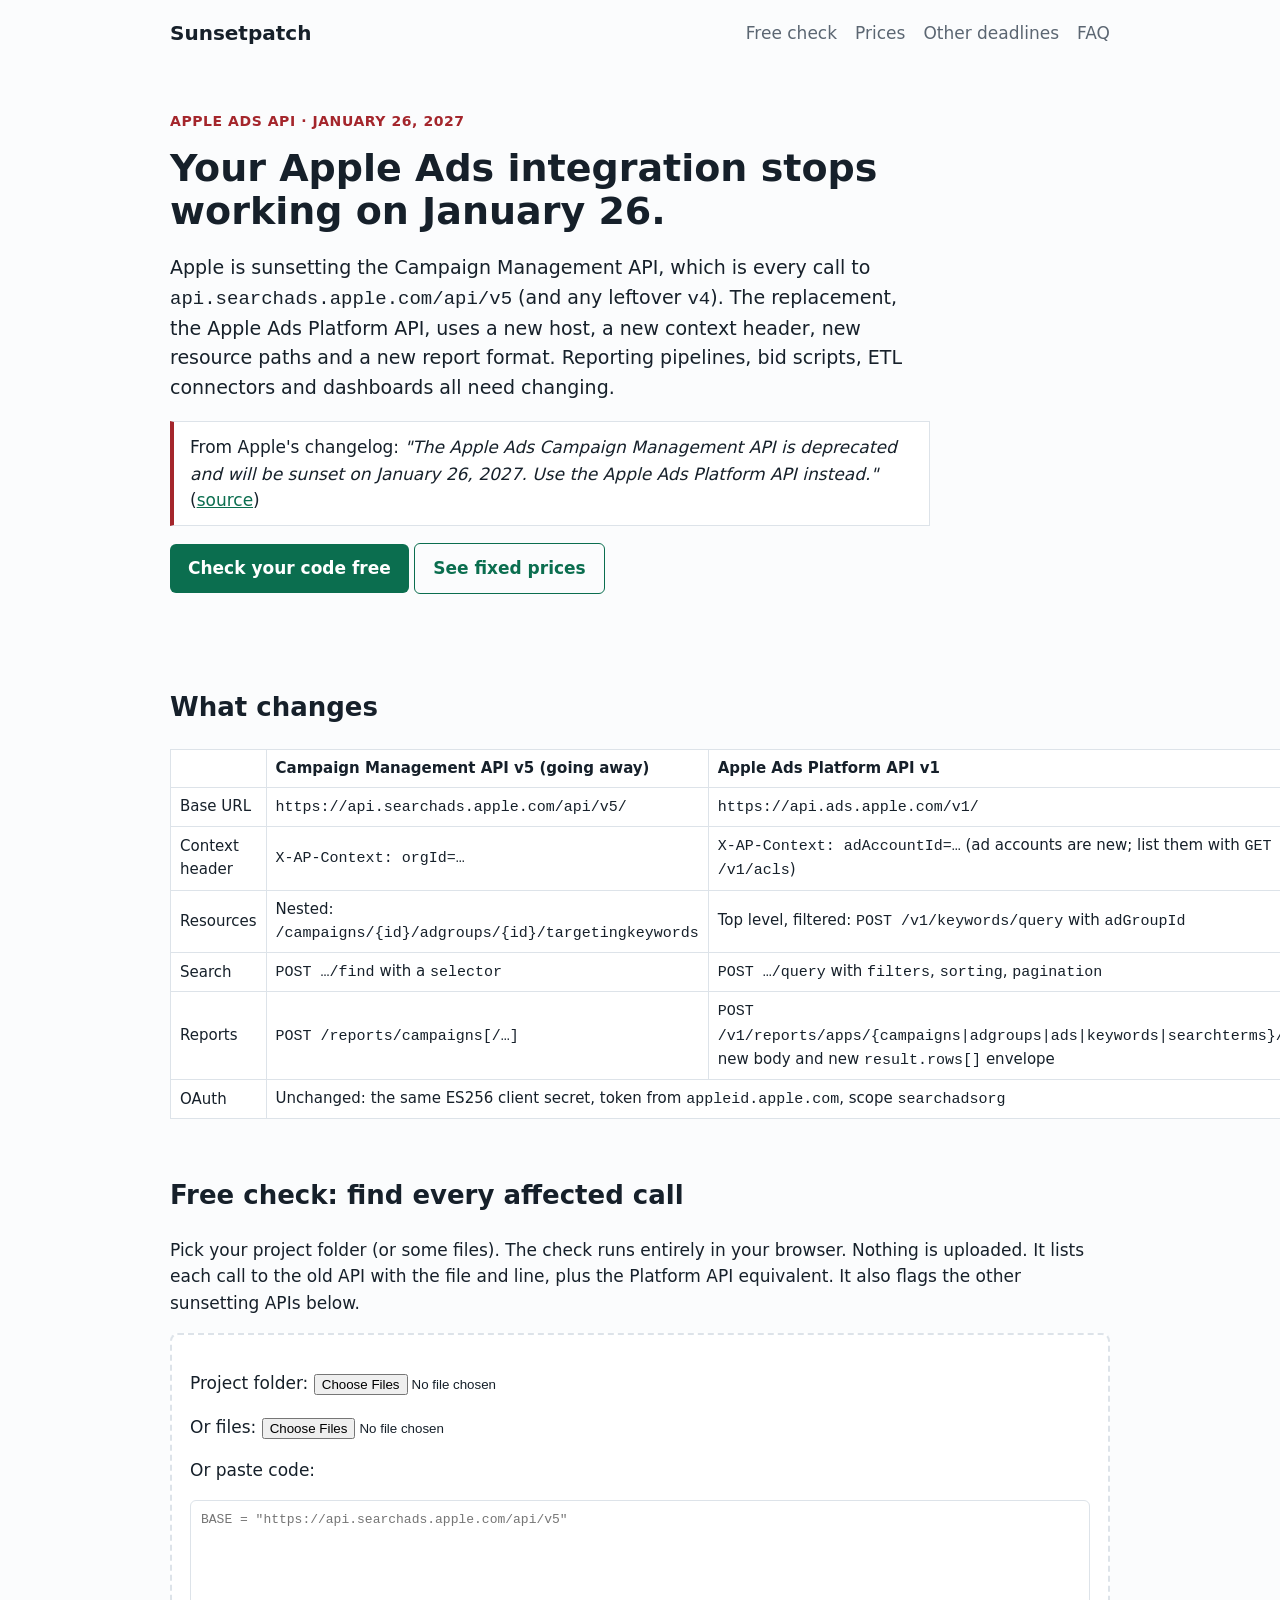
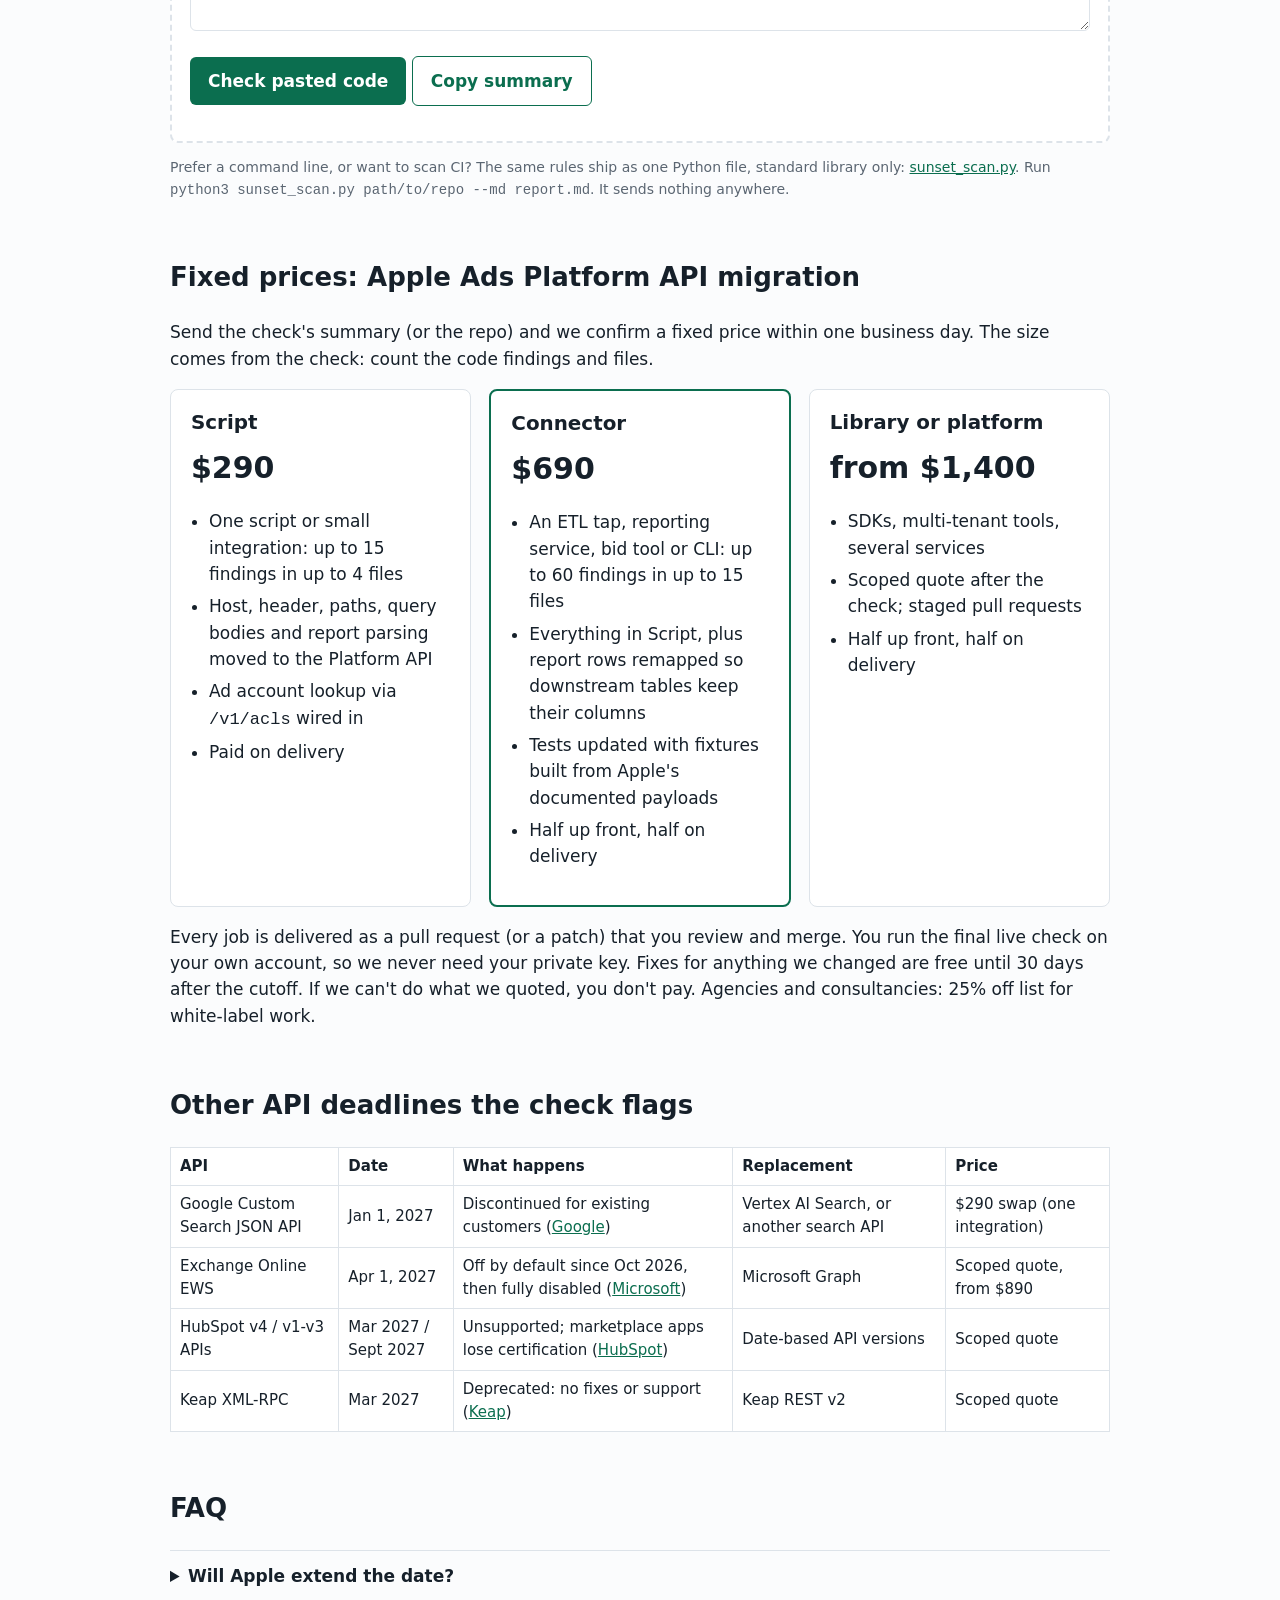
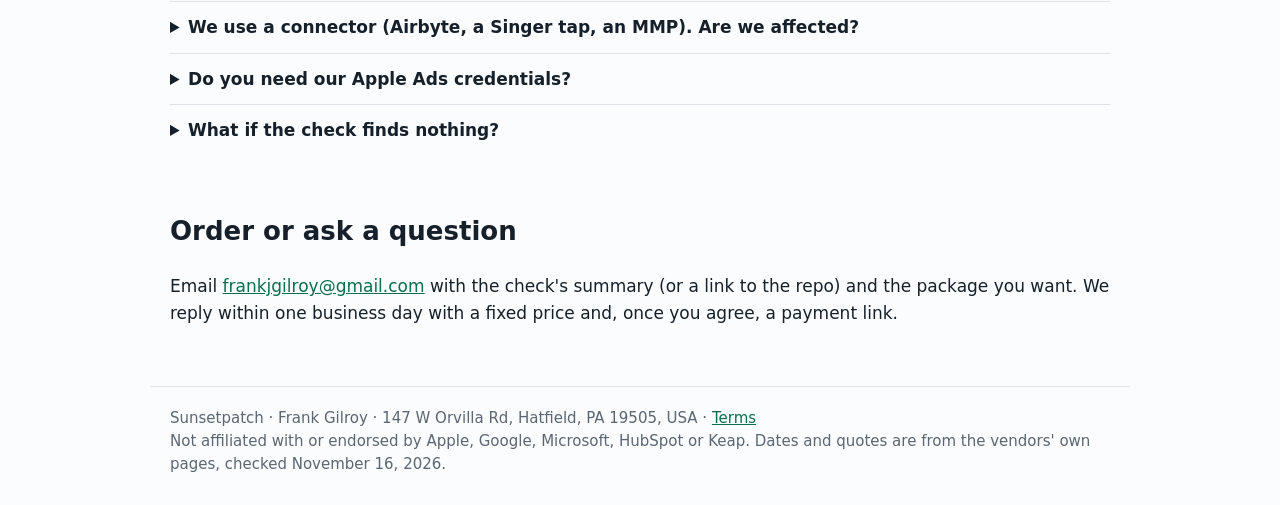
==== index.html @ 7ab1bfc9 "Sunsetpatch site and scanner" ====
<!doctype html>
<html lang="en">
<head>
<meta charset="utf-8">
<meta name="viewport" content="width=device-width, initial-scale=1">
<meta http-equiv="Content-Security-Policy" content="default-src 'self'; style-src 'self'; script-src 'self'; connect-src 'self'; base-uri 'none'">
<title>Sunsetpatch · Apple Ads Campaign Management API shuts down January 26, 2027</title>
<meta name="description" content="Apple sunsets the Apple Ads Campaign Management API (api.searchads.apple.com/api/v5) on January 26, 2027. Free check that finds every affected call in your code, and fixed-price migrations to the Apple Ads Platform API.">
<link rel="icon" href="favicon.svg" type="image/svg+xml">
<link rel="stylesheet" href="style.css">
<script src="check.js" defer></script>
</head>
<body>
<header class="wrap top">
  <a class="brand" href="./">Sunsetpatch</a>
  <nav><a href="#check">Free check</a><a href="#prices">Prices</a><a href="#dates">Other deadlines</a><a href="#faq">FAQ</a></nav>
</header>
<main>
<section class="wrap hero">
  <p class="eyebrow">Apple Ads API · January 26, 2027</p>
  <h1>Your Apple Ads integration stops working on January 26.</h1>
  <p class="lede">Apple is sunsetting the Campaign Management API, which is every call to <code>api.searchads.apple.com/api/v5</code> (and any leftover <code>v4</code>). The replacement, the Apple Ads Platform API, uses a new host, a new context header, new resource paths and a new report format. Reporting pipelines, bid scripts, ETL connectors and dashboards all need changing.</p>
  <p class="stat">From Apple's changelog: <em>"The Apple Ads Campaign Management API is deprecated and will be sunset on January 26, 2027. Use the Apple Ads Platform API instead."</em> (<a href="https://developer.apple.com/documentation/apple_ads/apple-search-ads-campaign-management-api-5" rel="noopener">source</a>)</p>
  <p><a class="btn" href="#check">Check your code free</a> <a class="btn ghost" href="#prices">See fixed prices</a></p>
</section>

<section class="wrap" id="what">
  <h2>What changes</h2>
  <table class="dates">
    <tr><th></th><th>Campaign Management API v5 (going away)</th><th>Apple Ads Platform API v1</th></tr>
    <tr><td>Base URL</td><td><code>https://api.searchads.apple.com/api/v5/</code></td><td><code>https://api.ads.apple.com/v1/</code></td></tr>
    <tr><td>Context header</td><td><code>X-AP-Context: orgId=…</code></td><td><code>X-AP-Context: adAccountId=…</code> (ad accounts are new; list them with <code>GET /v1/acls</code>)</td></tr>
    <tr><td>Resources</td><td>Nested: <code>/campaigns/{id}/adgroups/{id}/targetingkeywords</code></td><td>Top level, filtered: <code>POST /v1/keywords/query</code> with <code>adGroupId</code></td></tr>
    <tr><td>Search</td><td><code>POST …/find</code> with a <code>selector</code></td><td><code>POST …/query</code> with <code>filters</code>, <code>sorting</code>, <code>pagination</code></td></tr>
    <tr><td>Reports</td><td><code>POST /reports/campaigns[/…]</code></td><td><code>POST /v1/reports/apps/{campaigns|adgroups|ads|keywords|searchterms}/query</code>, new body and new <code>result.rows[]</code> envelope</td></tr>
    <tr><td>OAuth</td><td colspan="2">Unchanged: the same ES256 client secret, token from <code>appleid.apple.com</code>, scope <code>searchadsorg</code></td></tr>
  </table>
</section>

<section class="wrap" id="check">
  <h2>Free check: find every affected call</h2>
  <p>Pick your project folder (or some files). The check runs entirely in your browser. Nothing is uploaded. It lists each call to the old API with the file and line, plus the Platform API equivalent. It also flags the other sunsetting APIs below.</p>
  <div class="drop">
    <p><label>Project folder: <input type="file" id="dir" webkitdirectory directory multiple></label></p>
    <p><label>Or files: <input type="file" id="files" multiple></label></p>
    <p><label for="paste">Or paste code:</label></p>
    <textarea id="paste" rows="6" placeholder='BASE = "https://api.searchads.apple.com/api/v5"'></textarea>
    <p><button class="btn" id="go" type="button">Check pasted code</button> <button class="btn ghost" id="copy" type="button" hidden>Copy summary</button></p>
  </div>
  <div id="results" aria-live="polite"></div>
  <p class="small" id="cli">Prefer a command line, or want to scan CI? The same rules ship as one Python file, standard library only: <a href="sunset_scan.py" download>sunset_scan.py</a>. Run <code>python3 sunset_scan.py path/to/repo --md report.md</code>. It sends nothing anywhere.</p>
</section>

<section class="wrap" id="prices">
  <h2>Fixed prices: Apple Ads Platform API migration</h2>
  <p>Send the check's summary (or the repo) and we confirm a fixed price within one business day. The size comes from the check: count the code findings and files.</p>
  <div class="cards">
    <div class="card">
      <h3>Script</h3>
      <p class="price">$290</p>
      <ul>
        <li>One script or small integration: up to 15 findings in up to 4 files</li>
        <li>Host, header, paths, query bodies and report parsing moved to the Platform API</li>
        <li>Ad account lookup via <code>/v1/acls</code> wired in</li>
        <li>Paid on delivery</li>
      </ul>
    </div>
    <div class="card feature">
      <h3>Connector</h3>
      <p class="price">$690</p>
      <ul>
        <li>An ETL tap, reporting service, bid tool or CLI: up to 60 findings in up to 15 files</li>
        <li>Everything in Script, plus report rows remapped so downstream tables keep their columns</li>
        <li>Tests updated with fixtures built from Apple's documented payloads</li>
        <li>Half up front, half on delivery</li>
      </ul>
    </div>
    <div class="card">
      <h3>Library or platform</h3>
      <p class="price">from $1,400</p>
      <ul>
        <li>SDKs, multi-tenant tools, several services</li>
        <li>Scoped quote after the check; staged pull requests</li>
        <li>Half up front, half on delivery</li>
      </ul>
    </div>
  </div>
  <p>Every job is delivered as a pull request (or a patch) that you review and merge. You run the final live check on your own account, so we never need your private key. Fixes for anything we changed are free until 30 days after the cutoff. If we can't do what we quoted, you don't pay. Agencies and consultancies: 25% off list for white-label work.</p>
</section>

<section class="wrap" id="dates">
  <h2>Other API deadlines the check flags</h2>
  <table class="dates">
    <tr><th>API</th><th>Date</th><th>What happens</th><th>Replacement</th><th>Price</th></tr>
    <tr><td>Google Custom Search JSON API</td><td>Jan 1, 2027</td><td>Discontinued for existing customers (<a href="https://developers.google.com/custom-search/v1/overview" rel="noopener">Google</a>)</td><td>Vertex AI Search, or another search API</td><td>$290 swap (one integration)</td></tr>
    <tr><td>Exchange Online EWS</td><td>Apr 1, 2027</td><td>Off by default since Oct 2026, then fully disabled (<a href="https://learn.microsoft.com/exchange/clients-and-mobile-in-exchange-online/deprecation-of-ews-exchange-online" rel="noopener">Microsoft</a>)</td><td>Microsoft Graph</td><td>Scoped quote, from $890</td></tr>
    <tr><td>HubSpot v4 / v1-v3 APIs</td><td>Mar 2027 / Sept 2027</td><td>Unsupported; marketplace apps lose certification (<a href="https://developers.hubspot.com/changelog/legacy-apis-and-legacy-apps-whats-going-unsupported-and-when" rel="noopener">HubSpot</a>)</td><td>Date-based API versions</td><td>Scoped quote</td></tr>
    <tr><td>Keap XML-RPC</td><td>Mar 2027</td><td>Deprecated: no fixes or support (<a href="https://integration.keap.com/t/move-the-xml-rpc-sunset-to-2027/94089" rel="noopener">Keap</a>)</td><td>Keap REST v2</td><td>Scoped quote</td></tr>
  </table>
</section>

<section class="wrap" id="faq">
  <h2>FAQ</h2>
  <details><summary>Will Apple extend the date?</summary><p>Apple hasn't said it will. Its changelog gives January 26, 2027. The Platform API has been live since August 2026, so you can test against it today.</p></details>
  <details><summary>We use a connector (Airbyte, a Singer tap, an MMP). Are we affected?</summary><p>Only if the connector still calls the old API. Run the check on its source, or ask its vendor. For self-hosted or forked connectors, the Connector package covers the update.</p></details>
  <details><summary>Do you need our Apple Ads credentials?</summary><p>No. We work from the code and Apple's documented payloads. You run the live test. If you'd like us to run it, a read-only API user on a test account is enough, and we remove it afterwards.</p></details>
  <details><summary>What if the check finds nothing?</summary><p>Then you're probably fine. The check matches literal hosts, paths and library names, so code that builds URLs from settings it can't see may slip through. The CLI scans config files too.</p></details>
</section>

<section class="wrap order" id="order">
  <h2>Order or ask a question</h2>
  <p>Email <a href="mailto:frankjgilroy@gmail.com?subject=Sunsetpatch%20quote">frankjgilroy@gmail.com</a> with the check's summary (or a link to the repo) and the package you want. We reply within one business day with a fixed price and, once you agree, a payment link.</p>
</section>
</main>
<footer class="wrap foot">
  Sunsetpatch · Frank Gilroy · 147 W Orvilla Rd, Hatfield, PA 19505, USA · <a href="terms.html">Terms</a><br>
  Not affiliated with or endorsed by Apple, Google, Microsoft, HubSpot or Keap. Dates and quotes are from the vendors' own pages, checked November 16, 2026.
</footer>
</body>
</html>
---- style.css ----
:root{--ink:#16202a;--muted:#5b6672;--line:#dde3e9;--bg:#fbfcfd;--acc:#0b6e4f;--bad:#a4262c;--warn:#8a5a00}
*{box-sizing:border-box}
body{margin:0;font:17px/1.55 system-ui,-apple-system,Segoe UI,Roboto,sans-serif;color:var(--ink);background:var(--bg)}
.wrap{max-width:980px;margin:0 auto;padding:0 20px}
.top{display:flex;justify-content:space-between;align-items:center;padding-top:18px;padding-bottom:18px;flex-wrap:wrap;gap:10px}
.brand{font-weight:700;font-size:20px;color:var(--ink);text-decoration:none}
nav a{margin-left:18px;color:var(--muted);text-decoration:none}
nav a:hover{color:var(--ink)}
.hero{padding-top:30px;padding-bottom:20px}
.eyebrow{color:var(--bad);font-weight:600;text-transform:uppercase;letter-spacing:.04em;font-size:14px}
h1{font-size:38px;line-height:1.15;margin:.2em 0 .4em;max-width:820px}
h2{font-size:26px;margin-top:56px}
.lede{font-size:19px;max-width:760px}
.stat{background:#fff;border:1px solid var(--line);border-left:4px solid var(--bad);padding:12px 16px;max-width:760px}
.btn{display:inline-block;background:var(--acc);color:#fff;border:0;border-radius:6px;padding:11px 18px;font:inherit;font-weight:600;text-decoration:none;cursor:pointer}
.btn.ghost{background:transparent;color:var(--acc);border:1px solid var(--acc)}
.steps{padding-left:20px}
kbd{border:1px solid var(--line);border-radius:4px;padding:0 5px;background:#fff;font-size:14px}
textarea{width:100%;font:13px/1.4 ui-monospace,Menlo,monospace;border:1px solid var(--line);border-radius:6px;padding:10px}
.small{font-size:14px;color:var(--muted)}
.cards{display:grid;grid-template-columns:repeat(auto-fit,minmax(270px,1fr));gap:18px}
.card{background:#fff;border:1px solid var(--line);border-radius:8px;padding:18px 20px}
.card.feature{border:2px solid var(--acc)}
.card h3{margin:0}
.price{font-size:30px;font-weight:700;margin:.2em 0}
.card ul{padding-left:18px}
.card li{margin:.35em 0}
details{border-top:1px solid var(--line);padding:12px 0}
summary{cursor:pointer;font-weight:600}
table.res{border-collapse:collapse;width:100%;margin:12px 0;font-size:15px;background:#fff}
.res th,.res td{border:1px solid var(--line);padding:6px 8px;text-align:left;vertical-align:top}
.res td.src code{word-break:break-all;font-size:12px}
.bad{color:var(--bad);font-weight:600}.ok{color:var(--acc);font-weight:600}.warn{color:var(--warn);font-weight:600}
.foot{margin-top:60px;padding-top:20px;padding-bottom:40px;border-top:1px solid var(--line);color:var(--muted);font-size:15px}
a{color:var(--acc)}
@media (max-width:600px){h1{font-size:28px}nav a{margin:0 12px 0 0}}
.drop{border:2px dashed var(--line);border-radius:8px;padding:18px;background:#fff}
.sug{color:var(--acc);font-size:13px}
.dl{font-size:13px;color:var(--muted)}
table.dates{border-collapse:collapse;width:100%;background:#fff;font-size:15px}
.dates th,.dates td{border:1px solid var(--line);padding:7px 9px;text-align:left}
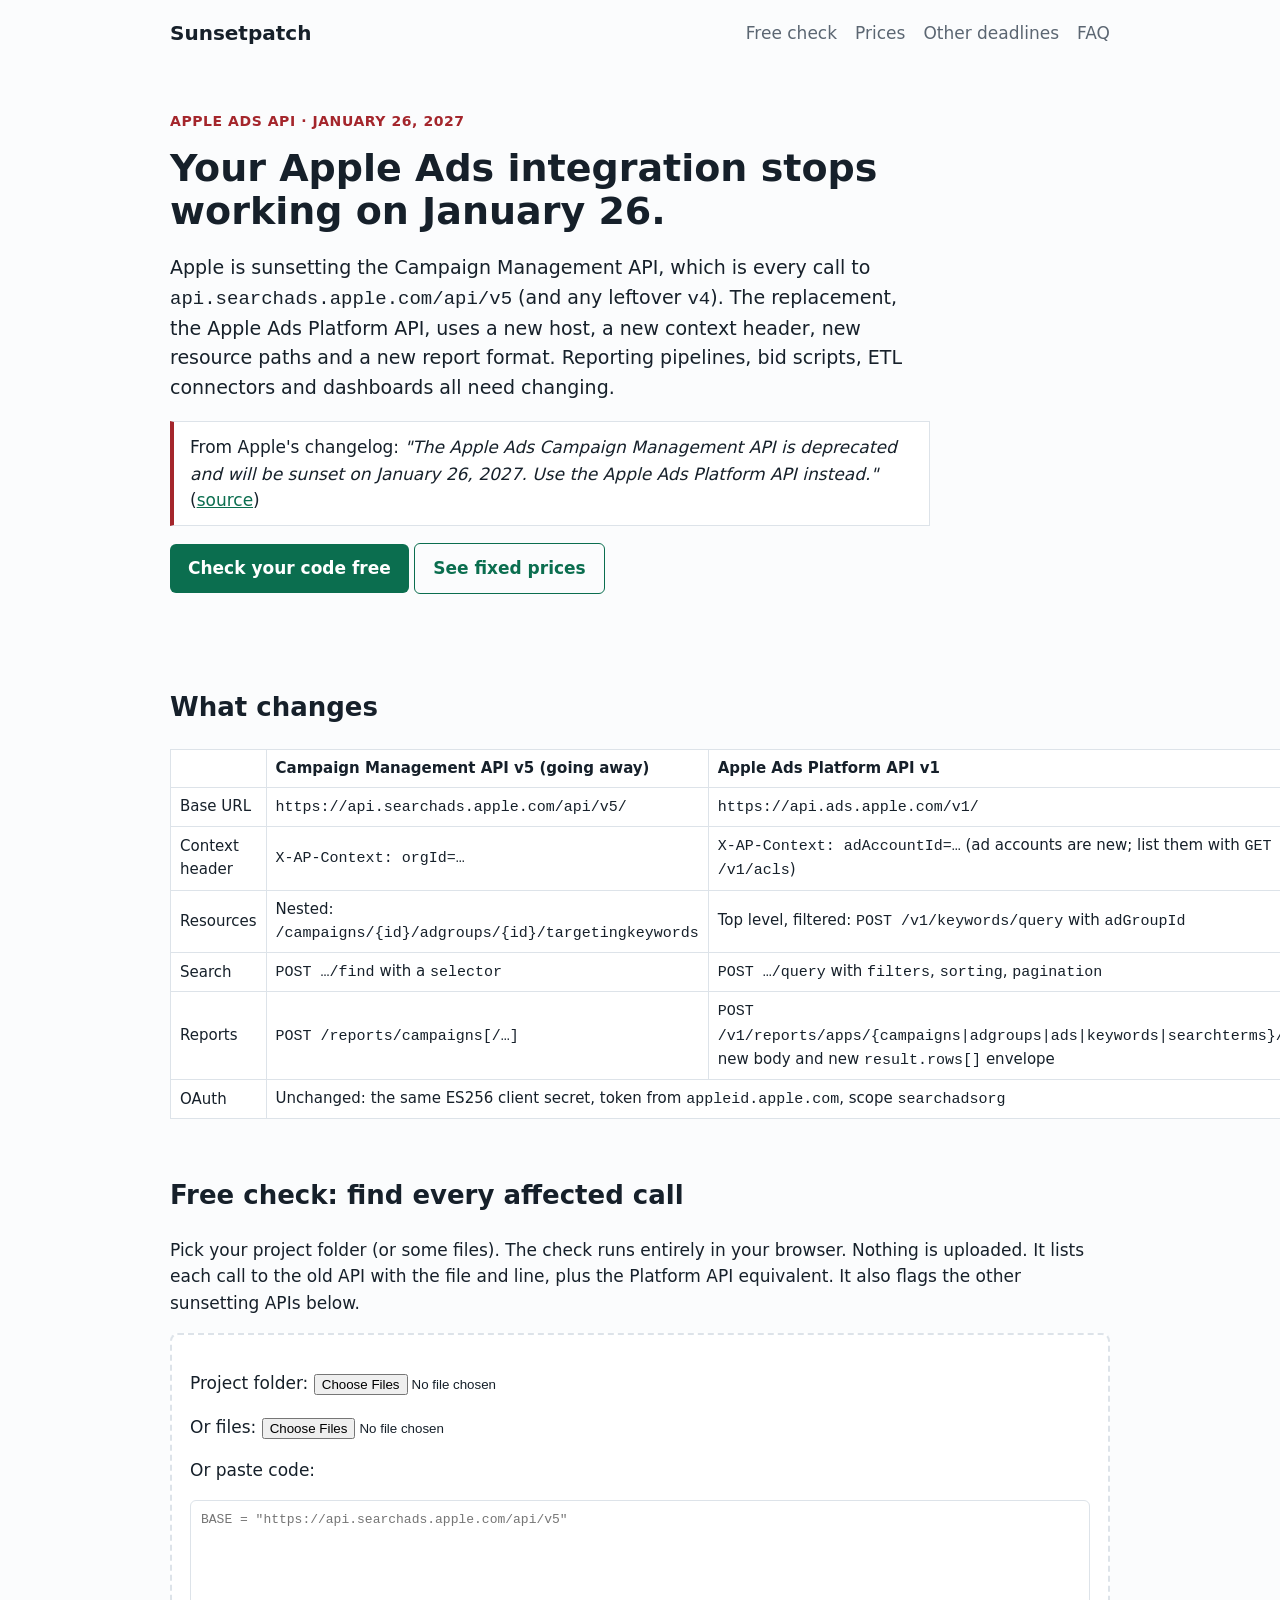
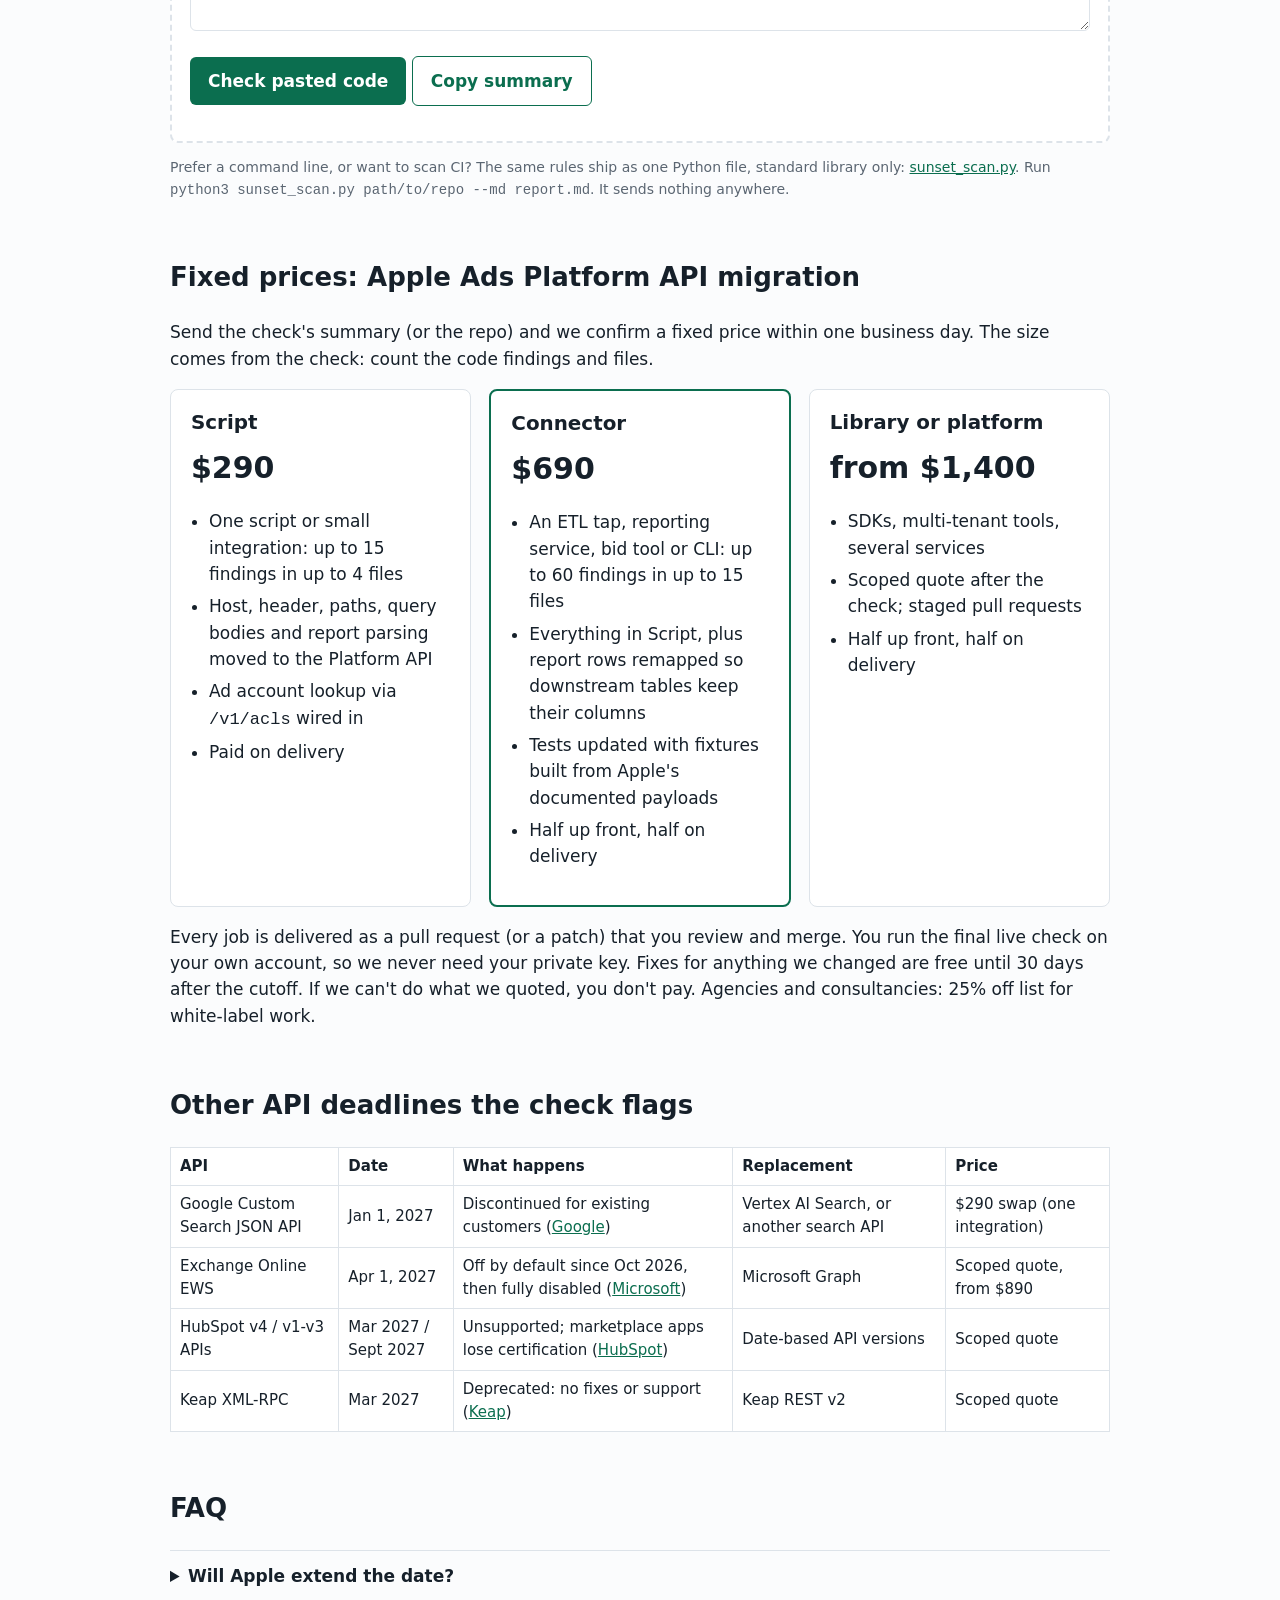
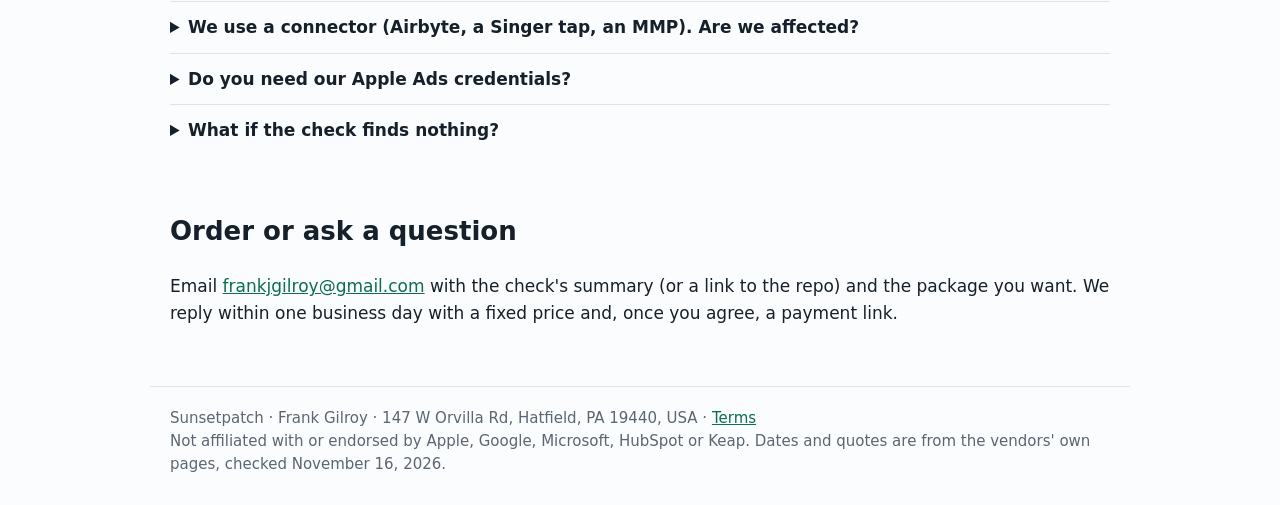
==== commit 77ebfab7: "Footer: correct postal ZIP (Hatfield PA 19440)" ====
--- a/index.html
+++ b/index.html
@@ -113,7 +113,7 @@
 </section>
 </main>
 <footer class="wrap foot">
-  Sunsetpatch · Frank Gilroy · 147 W Orvilla Rd, Hatfield, PA 19505, USA · <a href="terms.html">Terms</a><br>
+  Sunsetpatch · Frank Gilroy · 147 W Orvilla Rd, Hatfield, PA 19440, USA · <a href="terms.html">Terms</a><br>
   Not affiliated with or endorsed by Apple, Google, Microsoft, HubSpot or Keap. Dates and quotes are from the vendors' own pages, checked November 16, 2026.
 </footer>
 </body>
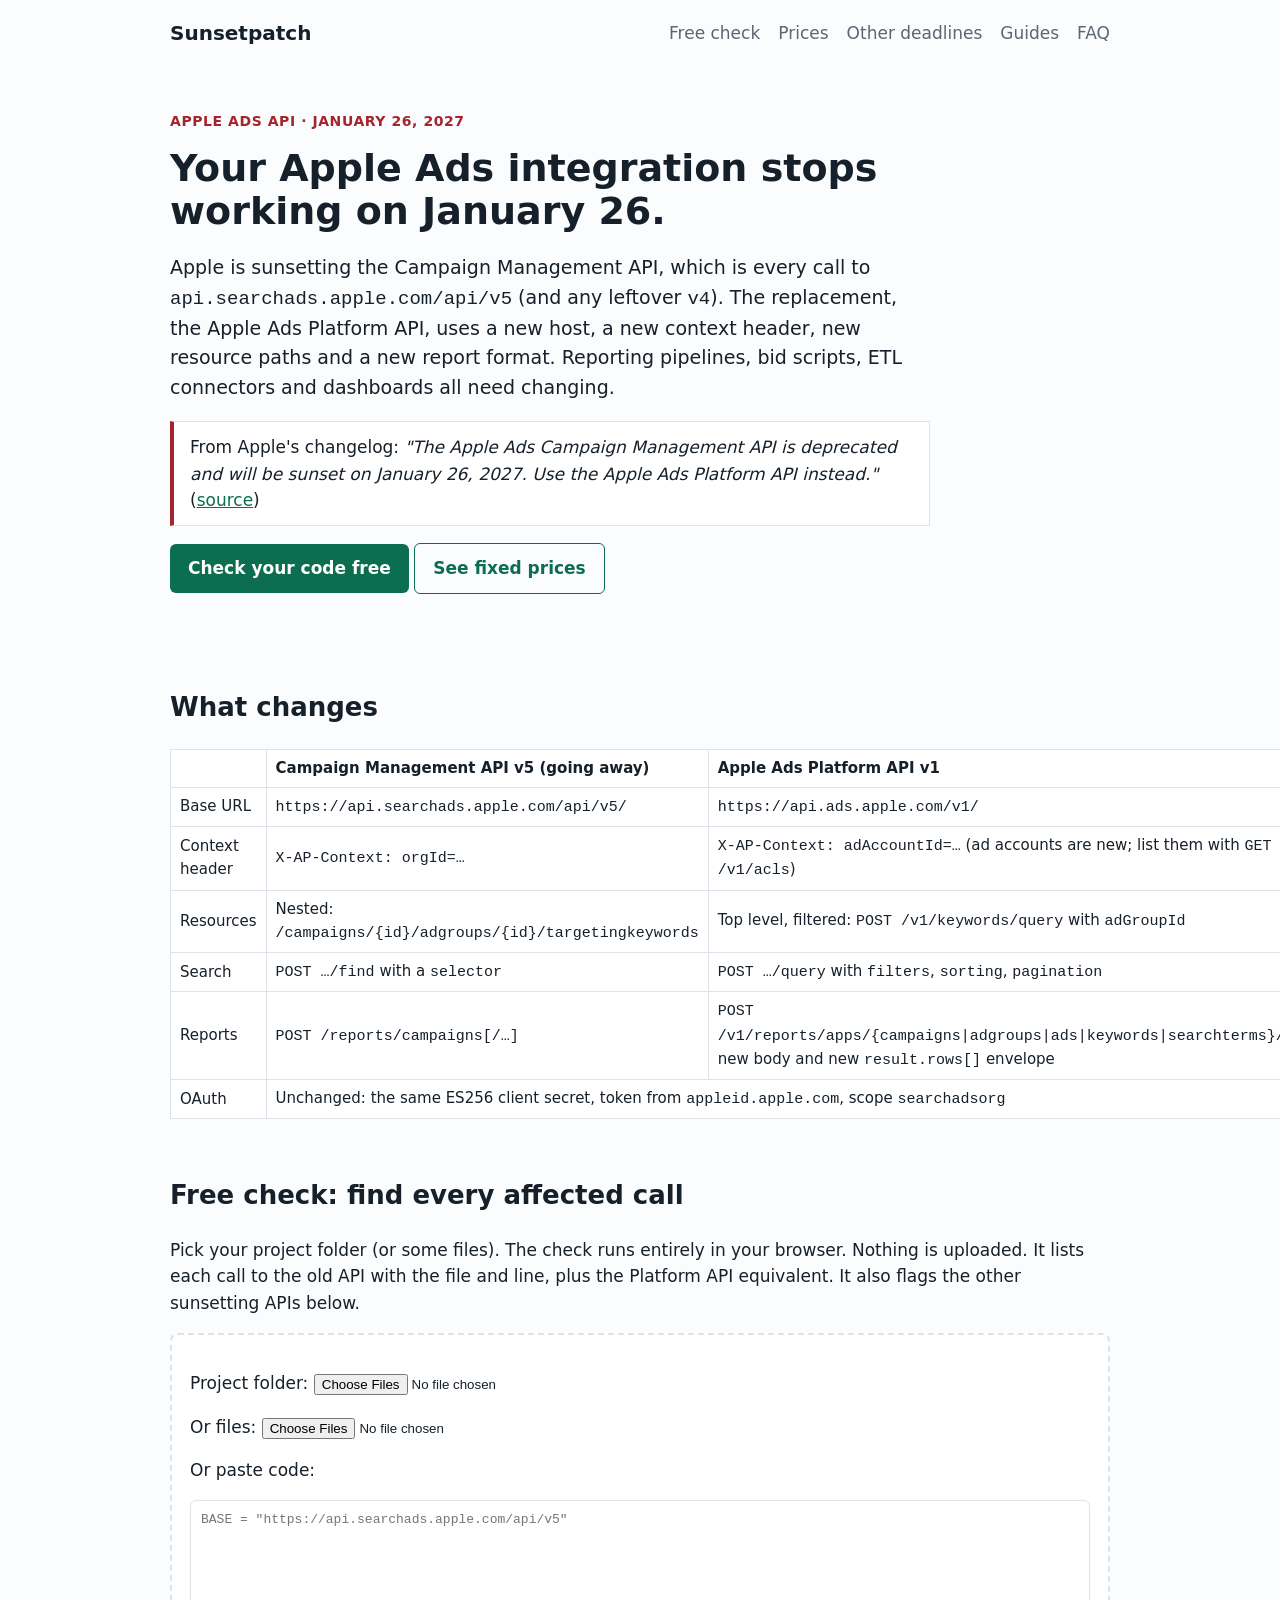
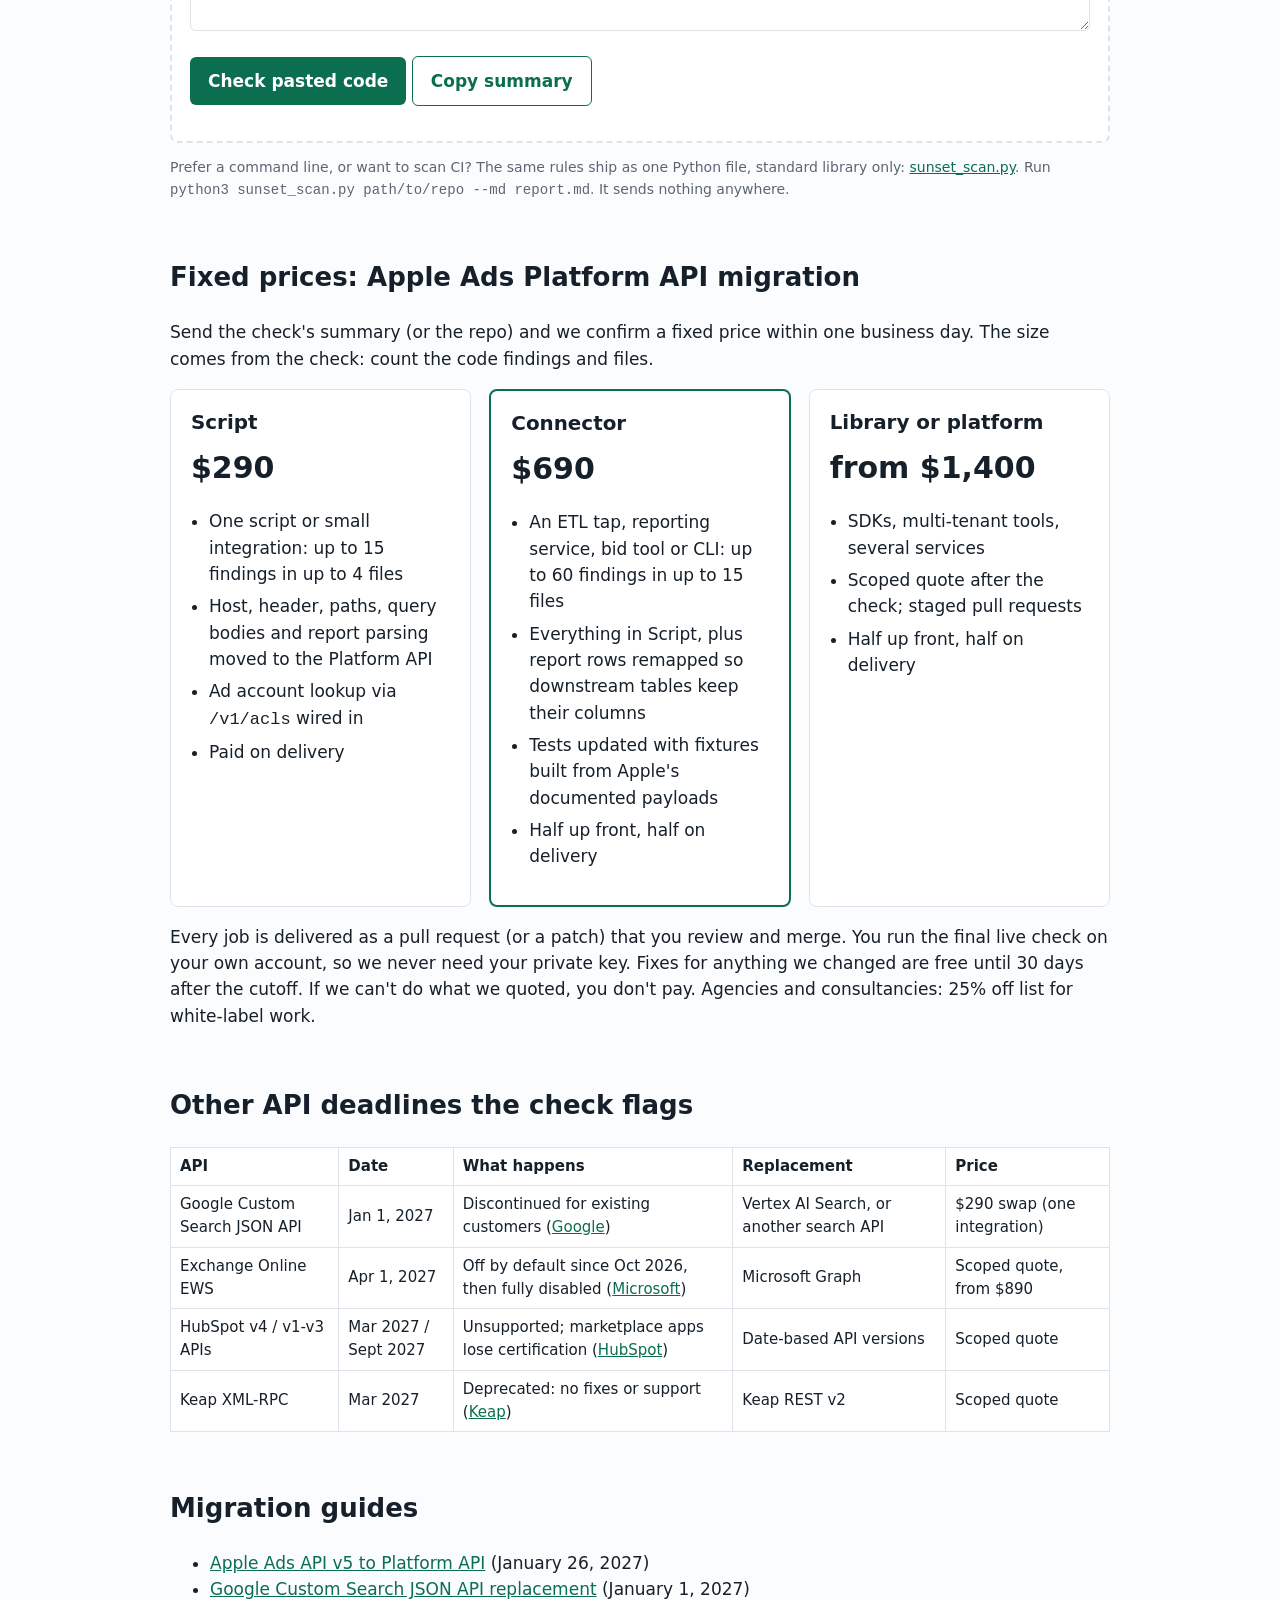
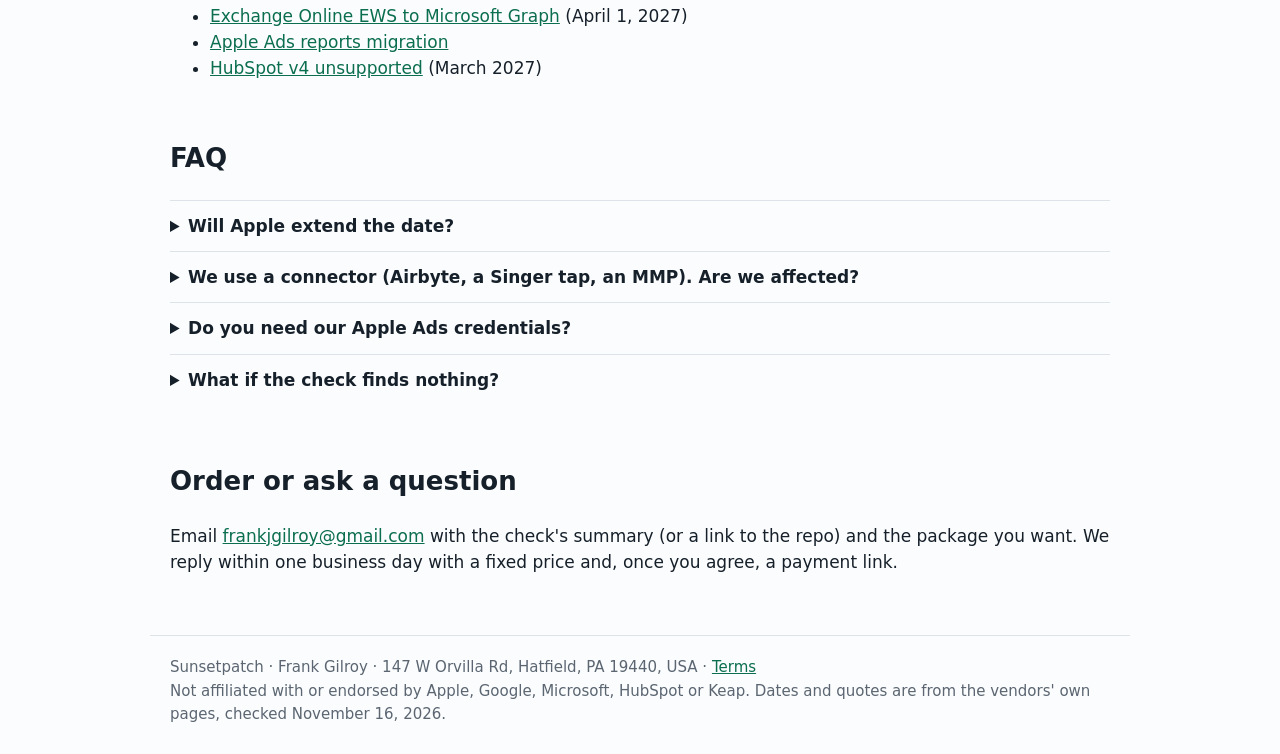
==== commit 838e14d8: "Add migration guide pages and sitemap" ====
--- a/index.html
+++ b/index.html
@@ -13,7 +13,7 @@
 <body>
 <header class="wrap top">
   <a class="brand" href="./">Sunsetpatch</a>
-  <nav><a href="#check">Free check</a><a href="#prices">Prices</a><a href="#dates">Other deadlines</a><a href="#faq">FAQ</a></nav>
+  <nav><a href="#check">Free check</a><a href="#prices">Prices</a><a href="#dates">Other deadlines</a><a href="guides.html">Guides</a><a href="#faq">FAQ</a></nav>
 </header>
 <main>
 <section class="wrap hero">
@@ -99,6 +99,11 @@
   </table>
 </section>
 
+<section class="wrap" id="guides">
+  <h2>Migration guides</h2>
+  <ul><li><a href="apple-ads-api-v5-to-platform-api.html">Apple Ads API v5 to Platform API</a> (January 26, 2027)</li><li><a href="google-custom-search-json-api-replacement.html">Google Custom Search JSON API replacement</a> (January 1, 2027)</li><li><a href="exchange-online-ews-to-microsoft-graph.html">Exchange Online EWS to Microsoft Graph</a> (April 1, 2027)</li><li><a href="apple-ads-reports-migration.html">Apple Ads reports migration</a></li><li><a href="hubspot-v4-api-unsupported-2027.html">HubSpot v4 unsupported</a> (March 2027)</li></ul>
+</section>
+
 <section class="wrap" id="faq">
   <h2>FAQ</h2>
   <details><summary>Will Apple extend the date?</summary><p>Apple hasn't said it will. Its changelog gives January 26, 2027. The Platform API has been live since August 2026, so you can test against it today.</p></details>
--- a/style.css
+++ b/style.css
@@ -39,3 +39,4 @@
 .dl{font-size:13px;color:var(--muted)}
 table.dates{border-collapse:collapse;width:100%;background:#fff;font-size:15px}
 .dates th,.dates td{border:1px solid var(--line);padding:7px 9px;text-align:left}
+pre{background:#fff;border:1px solid var(--line);border-radius:6px;padding:12px;overflow:auto;font-size:13px}
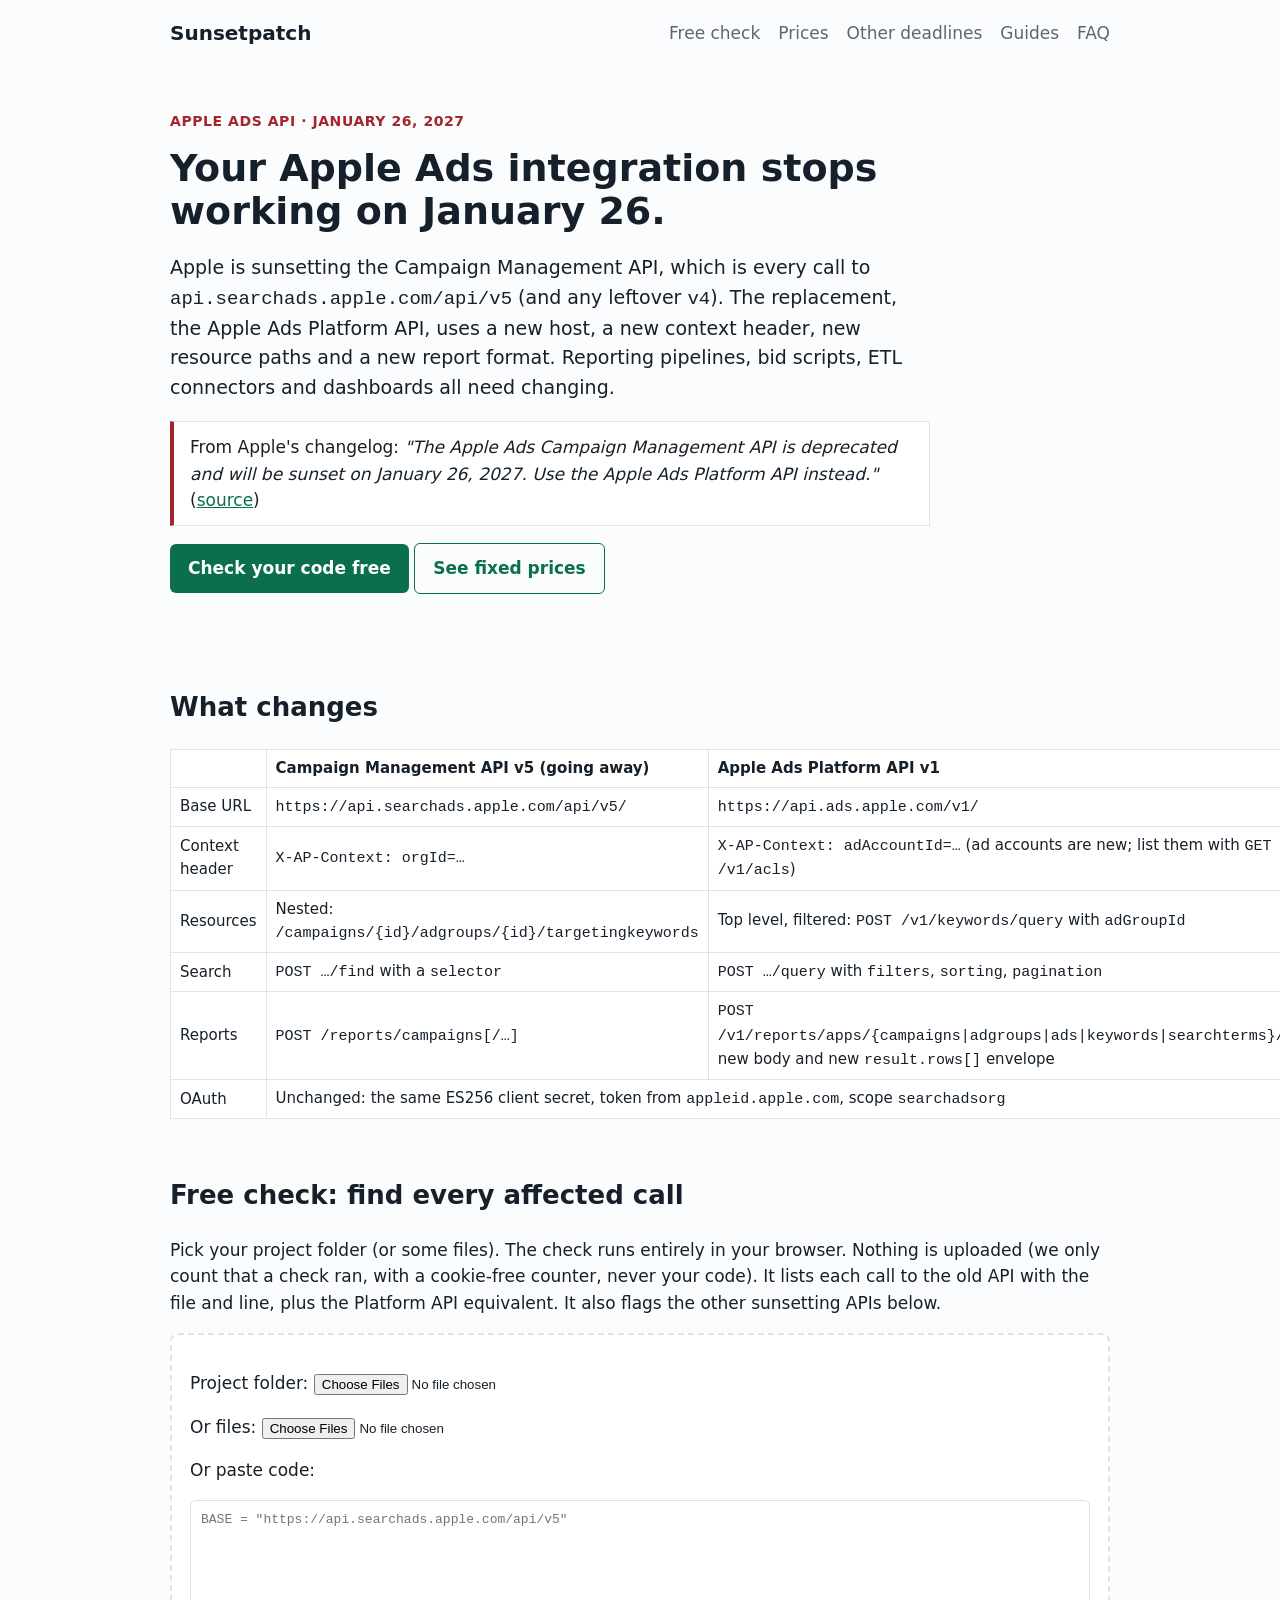
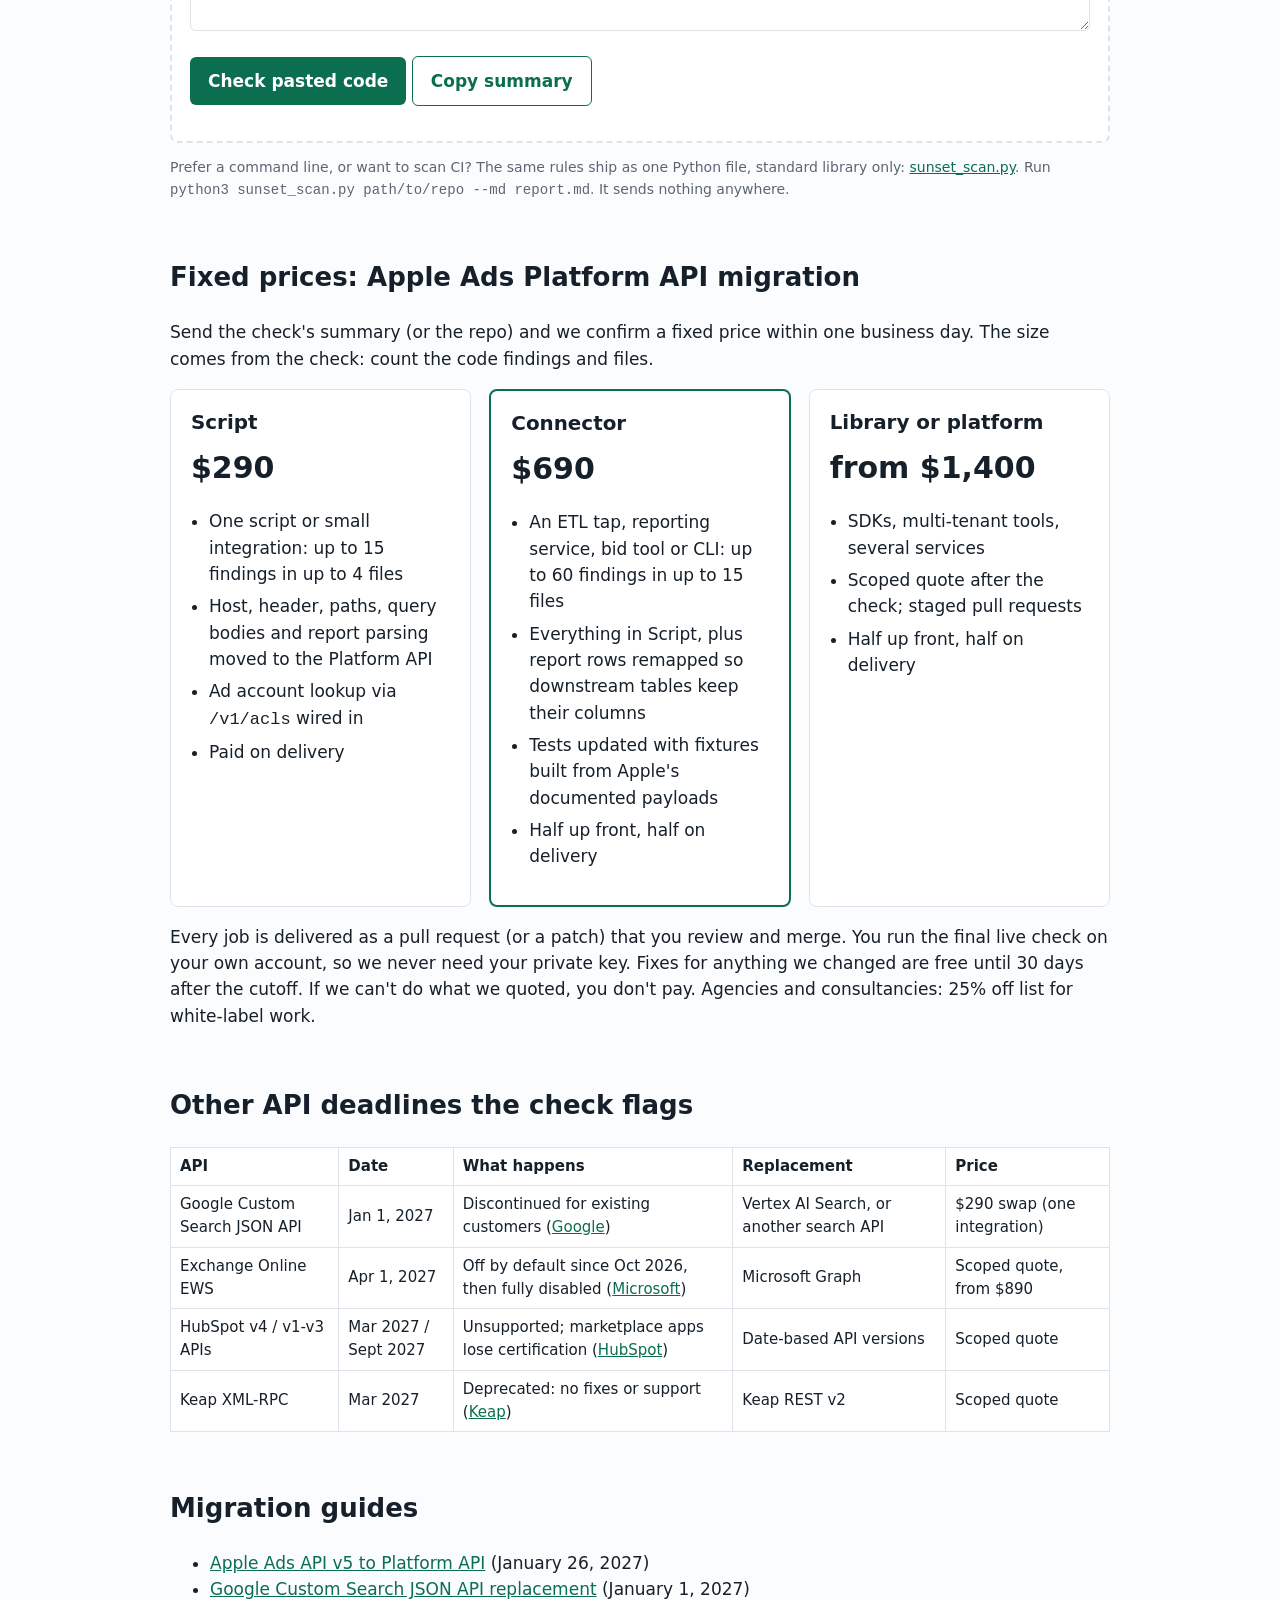
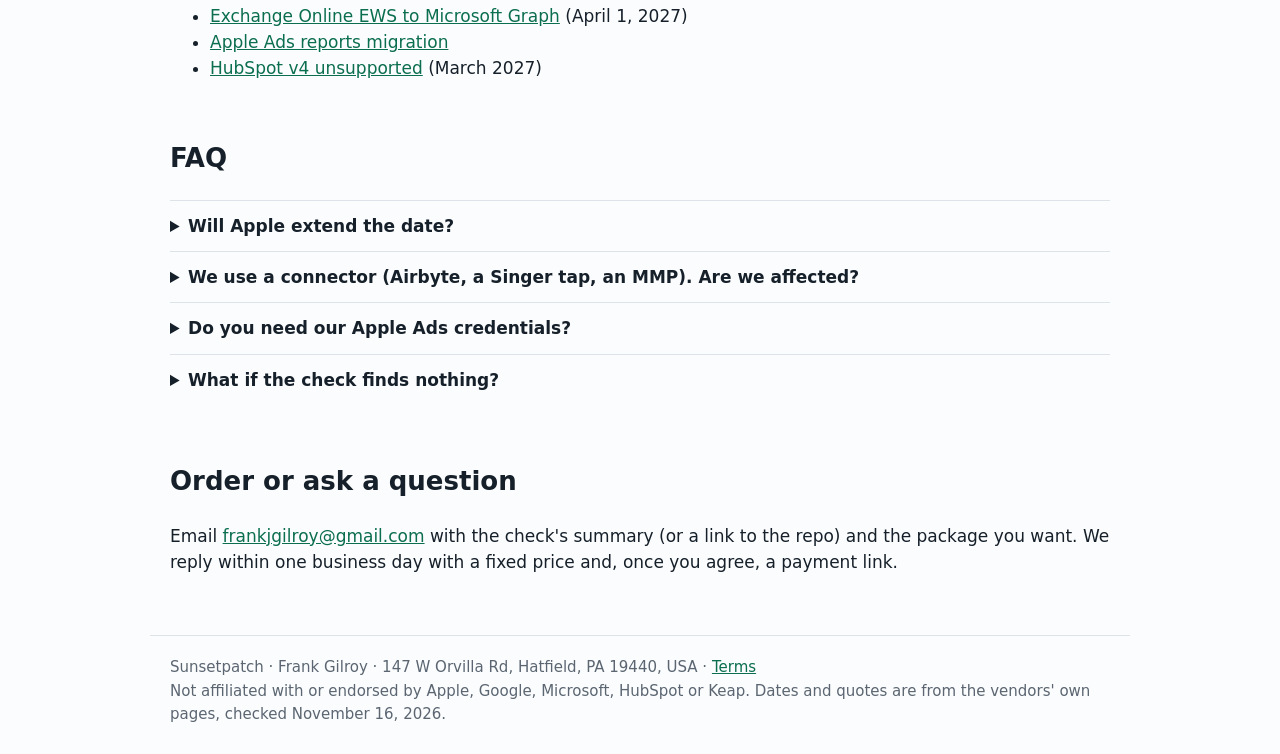
==== commit 2a4951cf: "Update scanner and site" ====
--- a/index.html
+++ b/index.html
@@ -3,12 +3,14 @@
 <head>
 <meta charset="utf-8">
 <meta name="viewport" content="width=device-width, initial-scale=1">
-<meta http-equiv="Content-Security-Policy" content="default-src 'self'; style-src 'self'; script-src 'self'; connect-src 'self'; base-uri 'none'">
+<meta http-equiv="Content-Security-Policy" content="default-src 'self'; style-src 'self'; script-src 'self' https://gc.zgo.at; img-src 'self' https://sendwell.goatcounter.com; connect-src 'self' https://sendwell.goatcounter.com; base-uri 'none'">
 <title>Sunsetpatch · Apple Ads Campaign Management API shuts down January 26, 2027</title>
 <meta name="description" content="Apple sunsets the Apple Ads Campaign Management API (api.searchads.apple.com/api/v5) on January 26, 2027. Free check that finds every affected call in your code, and fixed-price migrations to the Apple Ads Platform API.">
 <link rel="icon" href="favicon.svg" type="image/svg+xml">
 <link rel="stylesheet" href="style.css">
 <script src="check.js" defer></script>
+<script src="gc.js"></script>
+<script data-goatcounter="https://sendwell.goatcounter.com/count" async src="https://gc.zgo.at/count.js"></script>
 </head>
 <body>
 <header class="wrap top">
@@ -39,7 +41,7 @@
 
 <section class="wrap" id="check">
   <h2>Free check: find every affected call</h2>
-  <p>Pick your project folder (or some files). The check runs entirely in your browser. Nothing is uploaded. It lists each call to the old API with the file and line, plus the Platform API equivalent. It also flags the other sunsetting APIs below.</p>
+  <p>Pick your project folder (or some files). The check runs entirely in your browser. Nothing is uploaded (we only count that a check ran, with a cookie-free counter, never your code). It lists each call to the old API with the file and line, plus the Platform API equivalent. It also flags the other sunsetting APIs below.</p>
   <div class="drop">
     <p><label>Project folder: <input type="file" id="dir" webkitdirectory directory multiple></label></p>
     <p><label>Or files: <input type="file" id="files" multiple></label></p>
